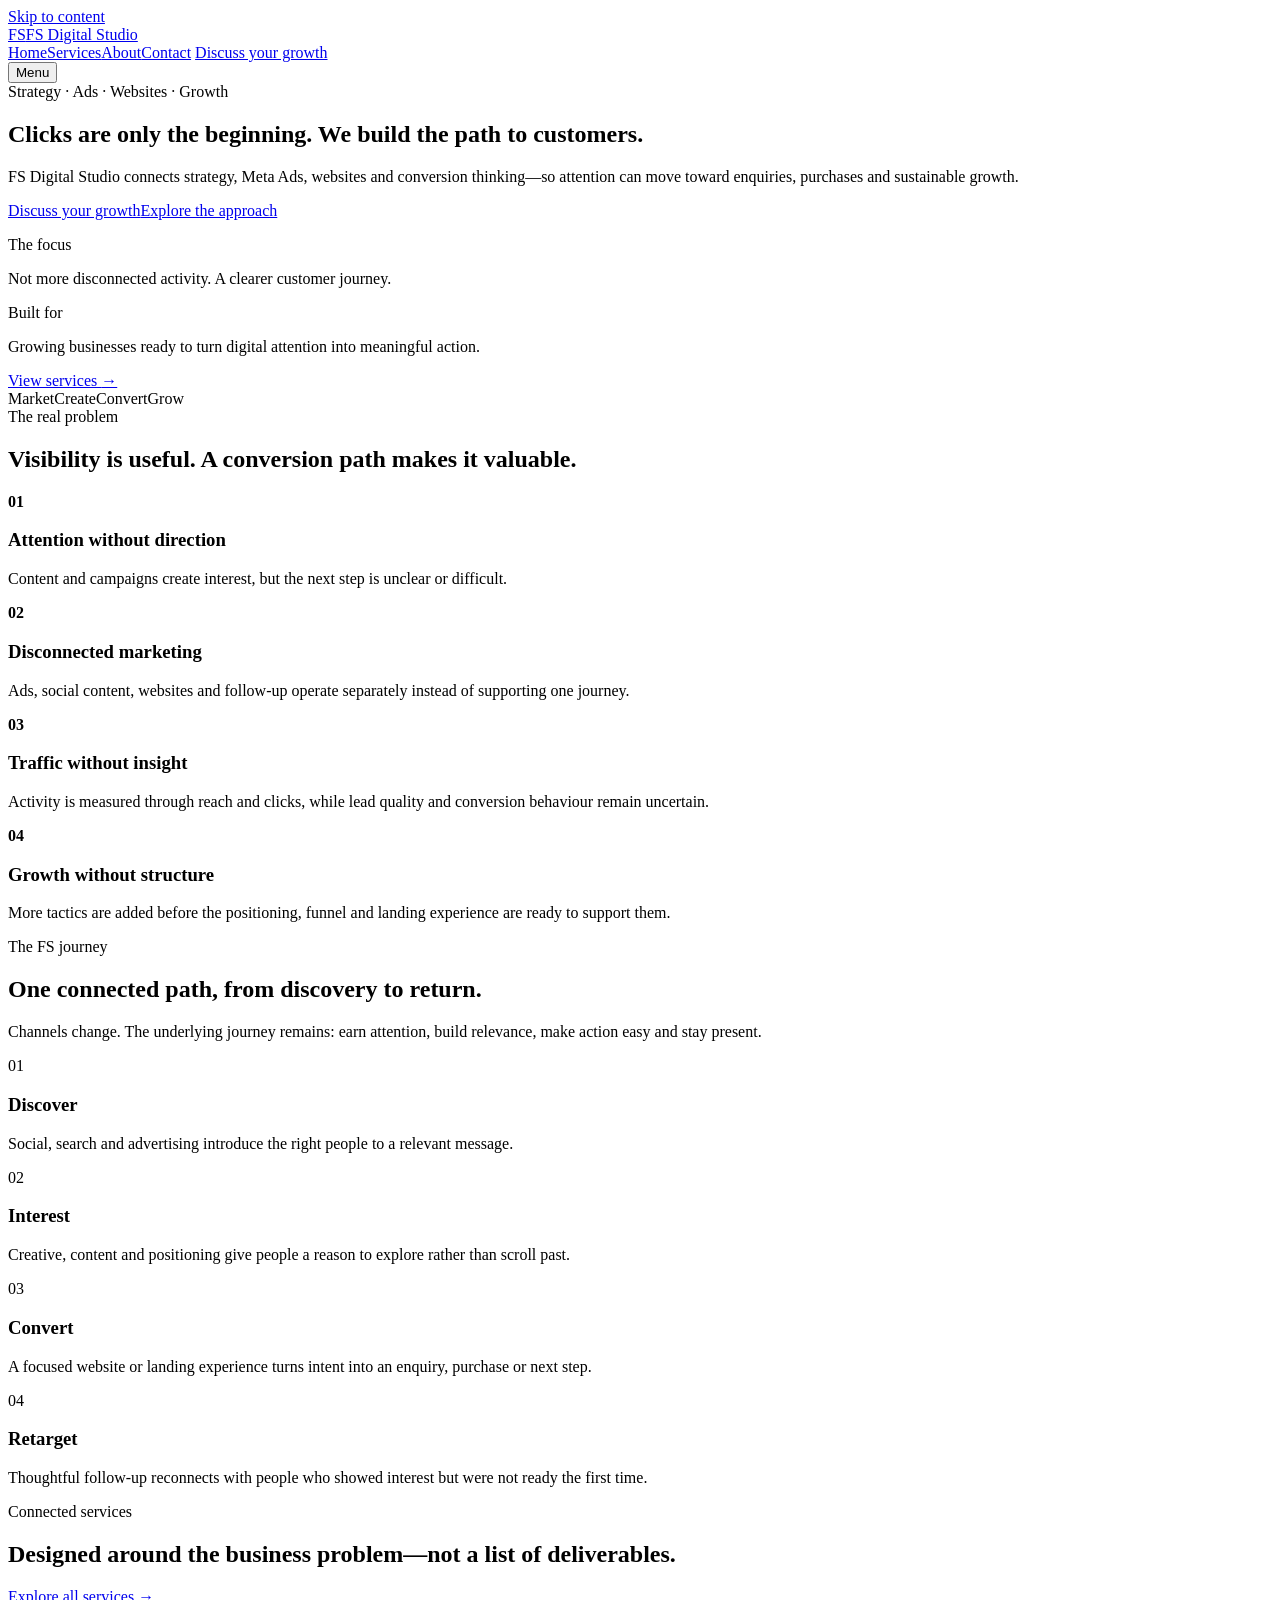
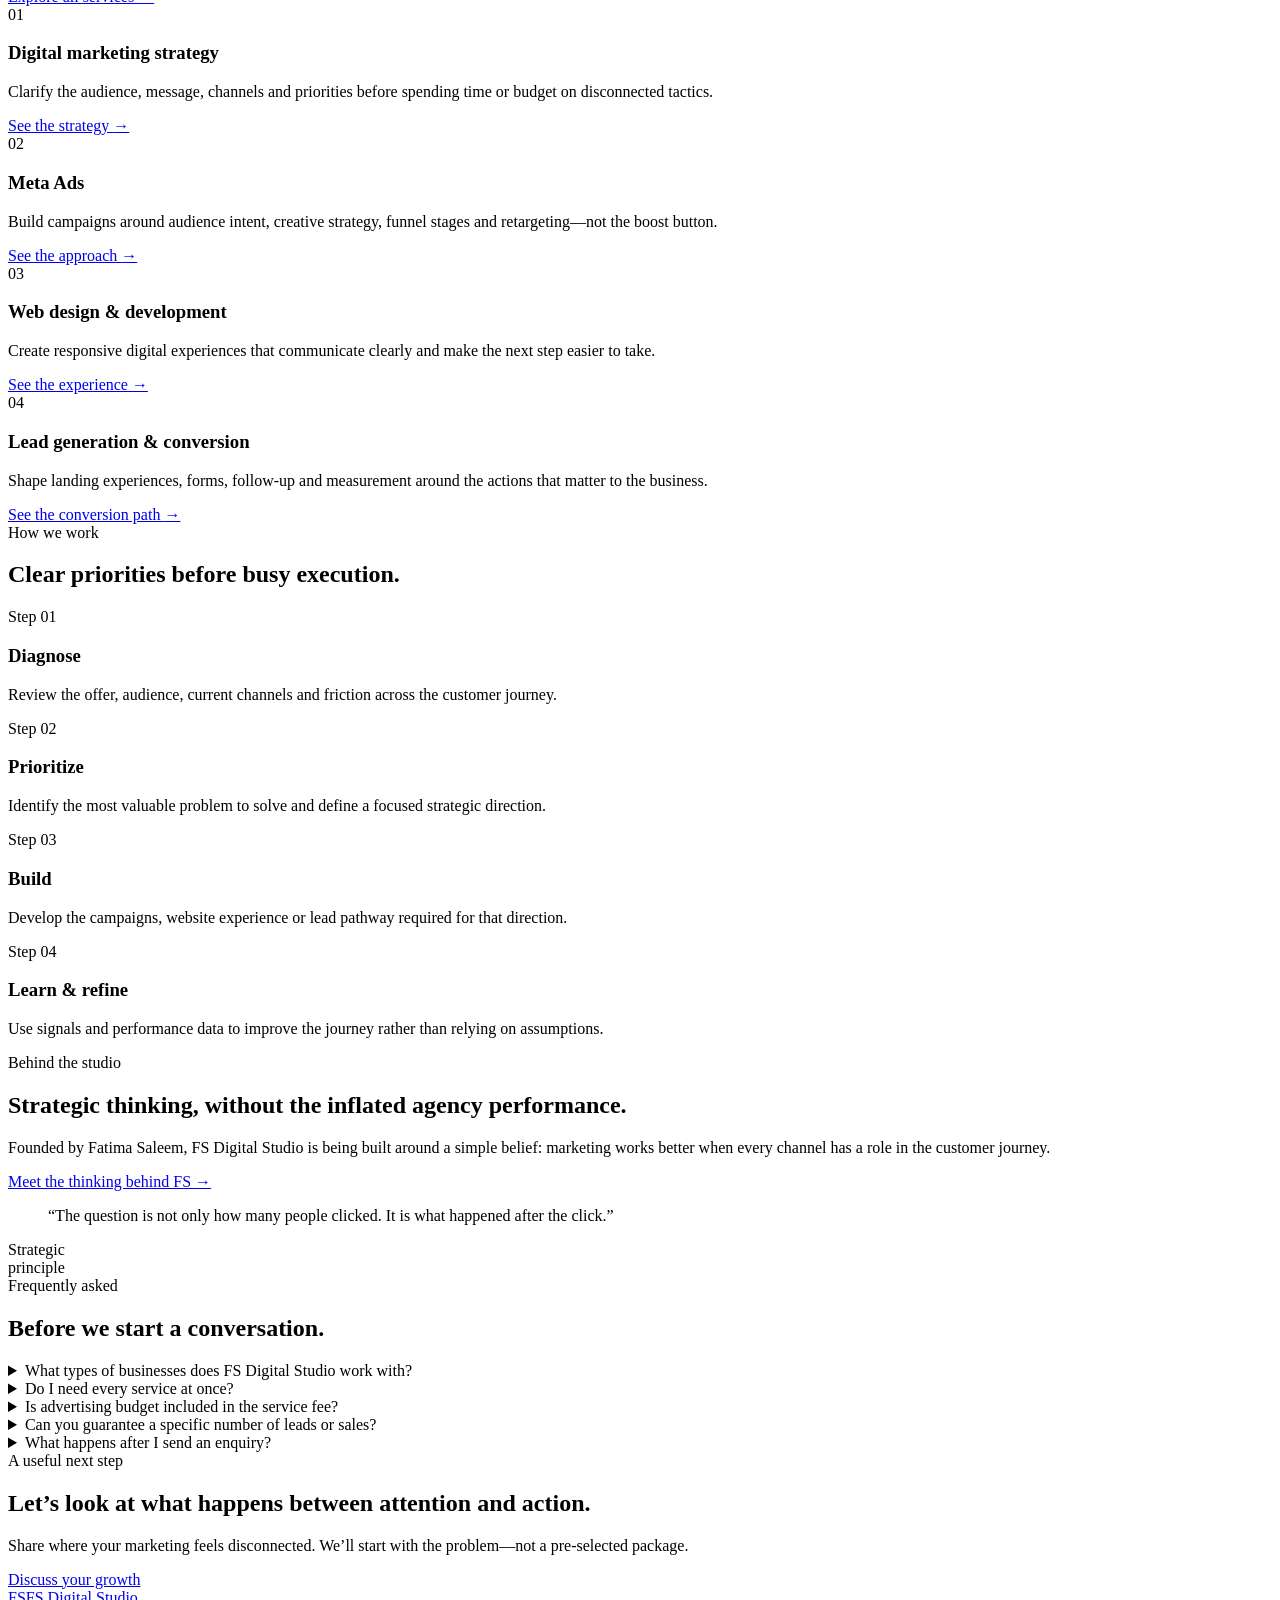
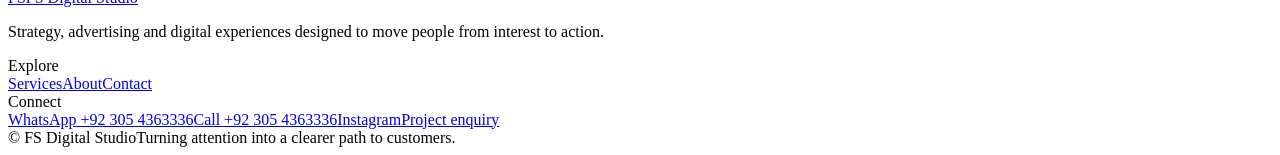
==== index.html @ 15219595 "Add files via upload" ====
<!doctype html>
<html lang="en">
<head>
  <meta charset="utf-8">
  <meta name="viewport" content="width=device-width, initial-scale=1">
  <title>FS Digital Studio — Strategy, Ads, Websites & Conversion</title>
  <meta name="description" content="FS Digital Studio connects digital strategy, Meta Ads, websites, lead generation and conversion thinking to create a clearer path from attention to action.">
  <meta name="theme-color" content="#173f3b">
  <link rel="icon" href="/favicon.svg" type="image/svg+xml">
  <link rel="stylesheet" href="/assets/styles.css">
  <script src="/assets/script.js" defer></script>
</head>
<body>
  <a class="skip-link" href="#main">Skip to content</a>
  <header class="site-header">
    <div class="container nav-shell">
      <a class="brand" href="/" aria-label="FS Digital Studio home"><span class="brand-mark">FS</span><span>FS Digital Studio</span></a>
      <nav class="desktop-nav" aria-label="Primary navigation">
        <a href="/" data-nav-link>Home</a><a href="/services/" data-nav-link>Services</a><a href="/about/" data-nav-link>About</a><a href="/contact/" data-nav-link>Contact</a>
        <a class="button" href="/contact/">Discuss your growth</a>
      </nav>
      <button class="menu-button" type="button" aria-expanded="false" aria-controls="mobile-menu" data-menu-button>Menu</button>
    </div>
    <div class="mobile-menu" id="mobile-menu" data-mobile-menu hidden>
      <nav aria-label="Mobile navigation"><a href="/">Home</a><a href="/services/">Services</a><a href="/about/">About</a><a href="/contact/">Contact</a><a class="button" href="/contact/">Discuss your growth</a></nav>
    </div>
  </header>

  <main id="main">
    <section class="hero">
      <div class="container hero-grid">
        <div class="hero-copy" data-reveal>
          <span class="eyebrow">Strategy · Ads · Websites · Growth</span>
          <h1 class="display">Clicks are only the beginning. We build the path to <span class="serif-italic">customers.</span></h1>
          <p class="lead">FS Digital Studio connects strategy, Meta Ads, websites and conversion thinking—so attention can move toward enquiries, purchases and sustainable growth.</p>
          <div class="actions"><a class="button" href="/contact/">Discuss your growth</a><a class="button button-outline" href="#approach">Explore the approach</a></div>
        </div>
        <aside class="hero-aside" aria-label="Studio focus" data-reveal>
          <p class="micro">The focus</p><p>Not more disconnected activity. A clearer customer journey.</p>
          <p class="micro">Built for</p><p>Growing businesses ready to turn digital attention into meaningful action.</p>
          <a class="text-link" href="/services/">View services <span aria-hidden="true">→</span></a>
        </aside>
      </div>
    </section>

    <div class="principle-strip" aria-label="FS Digital Studio principles"><div class="container principle-row"><span>Market</span><span>Create</span><span>Convert</span><span>Grow</span></div></div>

    <section class="section">
      <div class="container split">
        <div class="sticky-copy" data-reveal><span class="eyebrow">The real problem</span><h2>Visibility is useful. A conversion path makes it valuable.</h2></div>
        <div class="problem-list" data-reveal>
          <article class="problem-item"><strong>01</strong><div><h3>Attention without direction</h3><p>Content and campaigns create interest, but the next step is unclear or difficult.</p></div></article>
          <article class="problem-item"><strong>02</strong><div><h3>Disconnected marketing</h3><p>Ads, social content, websites and follow-up operate separately instead of supporting one journey.</p></div></article>
          <article class="problem-item"><strong>03</strong><div><h3>Traffic without insight</h3><p>Activity is measured through reach and clicks, while lead quality and conversion behaviour remain uncertain.</p></div></article>
          <article class="problem-item"><strong>04</strong><div><h3>Growth without structure</h3><p>More tactics are added before the positioning, funnel and landing experience are ready to support them.</p></div></article>
        </div>
      </div>
    </section>

    <section class="section dark-panel" id="approach">
      <div class="container">
        <div class="section-head" data-reveal><div><span class="eyebrow">The FS journey</span><h2>One connected path, from discovery to return.</h2></div><p class="lead">Channels change. The underlying journey remains: earn attention, build relevance, make action easy and stay present.</p></div>
        <div class="journey" data-reveal>
          <article class="journey-step"><span class="number">01</span><h3>Discover</h3><p>Social, search and advertising introduce the right people to a relevant message.</p></article>
          <article class="journey-step"><span class="number">02</span><h3>Interest</h3><p>Creative, content and positioning give people a reason to explore rather than scroll past.</p></article>
          <article class="journey-step"><span class="number">03</span><h3>Convert</h3><p>A focused website or landing experience turns intent into an enquiry, purchase or next step.</p></article>
          <article class="journey-step"><span class="number">04</span><h3>Retarget</h3><p>Thoughtful follow-up reconnects with people who showed interest but were not ready the first time.</p></article>
        </div>
      </div>
    </section>

    <section class="section">
      <div class="container">
        <div class="section-head" data-reveal><div><span class="eyebrow">Connected services</span><h2>Designed around the business problem—not a list of deliverables.</h2></div><a class="text-link" href="/services/">Explore all services <span aria-hidden="true">→</span></a></div>
        <div class="service-grid" data-reveal>
          <article class="service-card"><span class="index">01</span><h3>Digital marketing strategy</h3><p>Clarify the audience, message, channels and priorities before spending time or budget on disconnected tactics.</p><a class="text-link" href="/services/#strategy">See the strategy <span aria-hidden="true">→</span></a></article>
          <article class="service-card"><span class="index">02</span><h3>Meta Ads</h3><p>Build campaigns around audience intent, creative strategy, funnel stages and retargeting—not the boost button.</p><a class="text-link" href="/services/#meta-ads">See the approach <span aria-hidden="true">→</span></a></article>
          <article class="service-card"><span class="index">03</span><h3>Web design & development</h3><p>Create responsive digital experiences that communicate clearly and make the next step easier to take.</p><a class="text-link" href="/services/#websites">See the experience <span aria-hidden="true">→</span></a></article>
          <article class="service-card"><span class="index">04</span><h3>Lead generation & conversion</h3><p>Shape landing experiences, forms, follow-up and measurement around the actions that matter to the business.</p><a class="text-link" href="/services/#conversion">See the conversion path <span aria-hidden="true">→</span></a></article>
        </div>
      </div>
    </section>

    <section class="section-tight">
      <div class="container">
        <div class="section-head" data-reveal><div><span class="eyebrow">How we work</span><h2>Clear priorities before busy execution.</h2></div></div>
        <div class="work-grid" data-reveal>
          <article class="work-step"><span class="step-label">Step 01</span><h3>Diagnose</h3><p>Review the offer, audience, current channels and friction across the customer journey.</p></article>
          <article class="work-step"><span class="step-label">Step 02</span><h3>Prioritize</h3><p>Identify the most valuable problem to solve and define a focused strategic direction.</p></article>
          <article class="work-step"><span class="step-label">Step 03</span><h3>Build</h3><p>Develop the campaigns, website experience or lead pathway required for that direction.</p></article>
          <article class="work-step"><span class="step-label">Step 04</span><h3>Learn & refine</h3><p>Use signals and performance data to improve the journey rather than relying on assumptions.</p></article>
        </div>
      </div>
    </section>

    <section class="section">
      <div class="container founder-card" data-reveal>
        <div class="founder-visual" role="img" aria-label="FS Digital Studio brand monogram"></div>
        <div class="founder-note"><span class="eyebrow">Behind the studio</span><h2>Strategic thinking, without the inflated agency performance.</h2><p>Founded by Fatima Saleem, FS Digital Studio is being built around a simple belief: marketing works better when every channel has a role in the customer journey.</p><a class="text-link" href="/about/">Meet the thinking behind FS <span aria-hidden="true">→</span></a></div>
      </div>
    </section>

    <section class="section-tight">
      <div class="container insight" data-reveal><blockquote>“The question is not only how many people clicked. It is what happened <span class="serif-italic">after</span> the click.”</blockquote><div class="insight-badge">Strategic<br>principle</div></div>
    </section>

    <section class="section">
      <div class="container">
        <div class="section-head" data-reveal><div><span class="eyebrow">Frequently asked</span><h2>Before we start a conversation.</h2></div></div>
        <div class="faq" data-reveal>
          <details><summary>What types of businesses does FS Digital Studio work with?</summary><p>The studio is designed for small and growing businesses that need a clearer digital acquisition and conversion path. Initial experience and research are particularly relevant to e-commerce, fashion, beauty, skincare, herbal and organic brands, but the approach is not limited to those industries.</p></details>
          <details><summary>Do I need every service at once?</summary><p>No. The first step is identifying the constraint that matters most. A business may need a clearer strategy, a better landing experience or a structured advertising approach before adding anything else.</p></details>
          <details><summary>Is advertising budget included in the service fee?</summary><p>No. Media spend is paid directly to the advertising platform and remains separate from strategy, setup, creative direction and management fees.</p></details>
          <details><summary>Can you guarantee a specific number of leads or sales?</summary><p>No responsible marketing partner can guarantee results without context and testing. FS Digital Studio focuses on building a sound strategy, clearer conversion path and measurable learning process.</p></details>
          <details><summary>What happens after I send an enquiry?</summary><p>Your business context and current challenge are reviewed first. If the project appears aligned, the next step is a focused conversation about priorities, scope and the most sensible way forward.</p></details>
        </div>
      </div>
    </section>

    <section class="section cta-panel">
      <div class="container cta-grid" data-reveal><div><span class="eyebrow">A useful next step</span><h2>Let’s look at what happens between attention and action.</h2></div><div class="cta-copy"><p>Share where your marketing feels disconnected. We’ll start with the problem—not a pre-selected package.</p><a class="button" href="/contact/">Discuss your growth</a></div></div>
    </section>
  </main>

  <footer class="site-footer"><div class="container"><div class="footer-grid"><div class="footer-brand"><a class="brand" href="/"><span class="brand-mark">FS</span><span>FS Digital Studio</span></a><p>Strategy, advertising and digital experiences designed to move people from interest to action.</p></div><div><span class="footer-title">Explore</span><div class="footer-links"><a href="/services/">Services</a><a href="/about/">About</a><a href="/contact/">Contact</a></div></div><div><span class="footer-title">Connect</span><div class="footer-links"><a href="https://wa.me/923054363336" target="_blank" rel="noreferrer">WhatsApp +92 305 4363336</a><a href="tel:+923054363336">Call +92 305 4363336</a><a href="https://www.instagram.com/fsdigitalstudio/" target="_blank" rel="noreferrer">Instagram</a><a href="/contact/">Project enquiry</a></div></div></div><div class="footer-bottom"><span>© <span data-year></span> FS Digital Studio</span><span>Turning attention into a clearer path to customers.</span></div></div></footer>
</body>
</html>
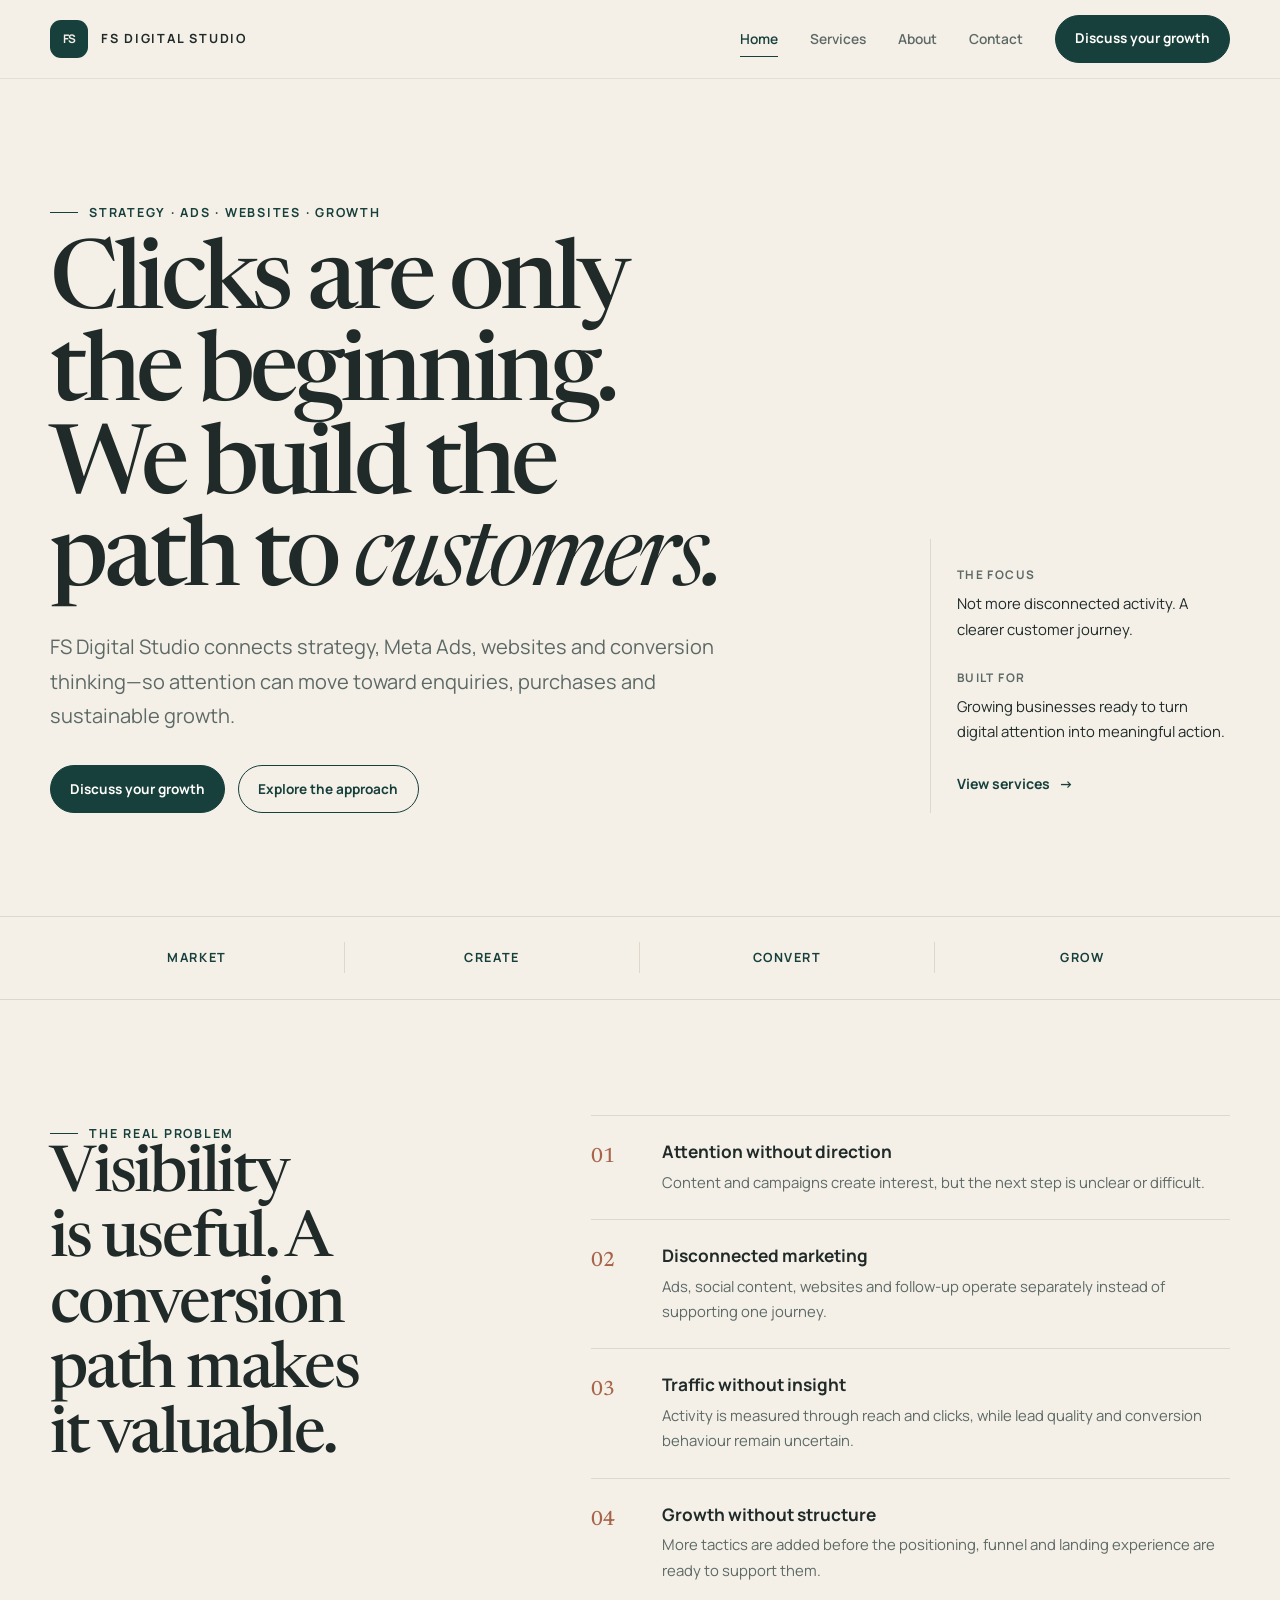
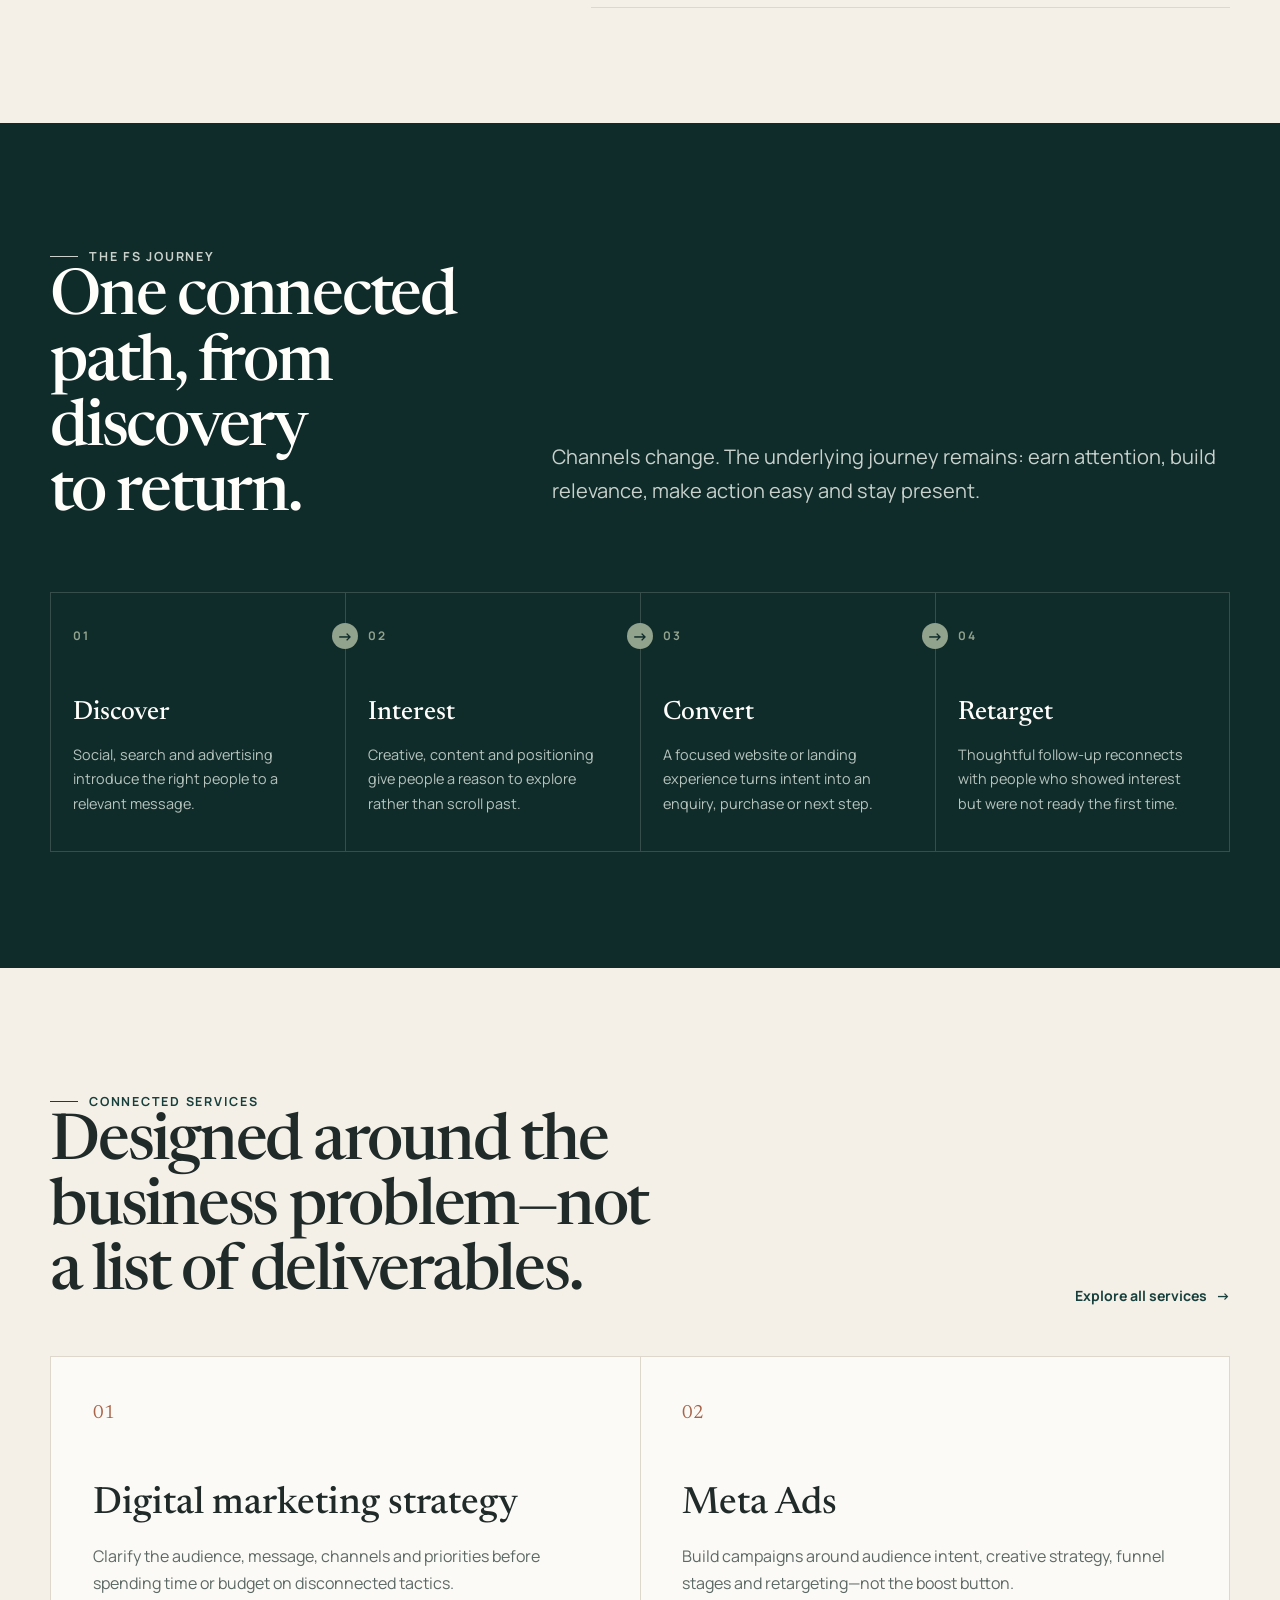
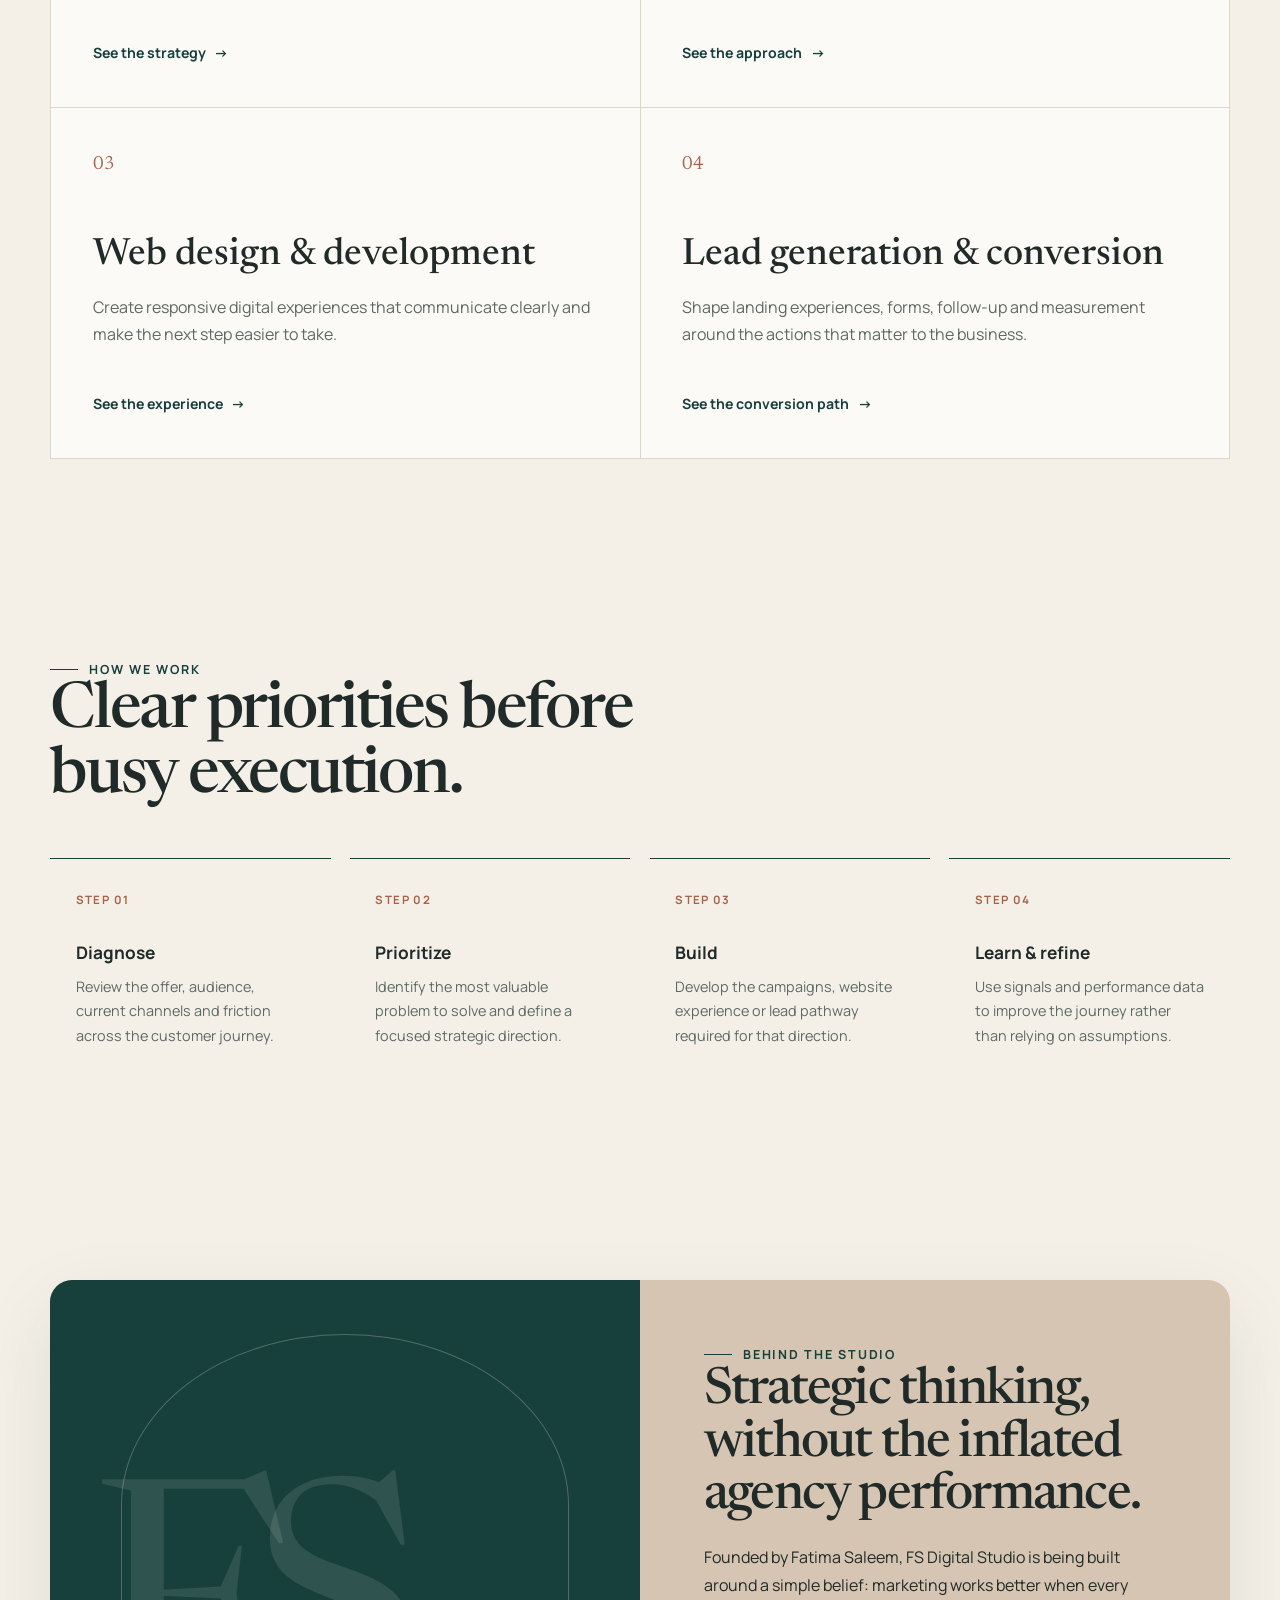
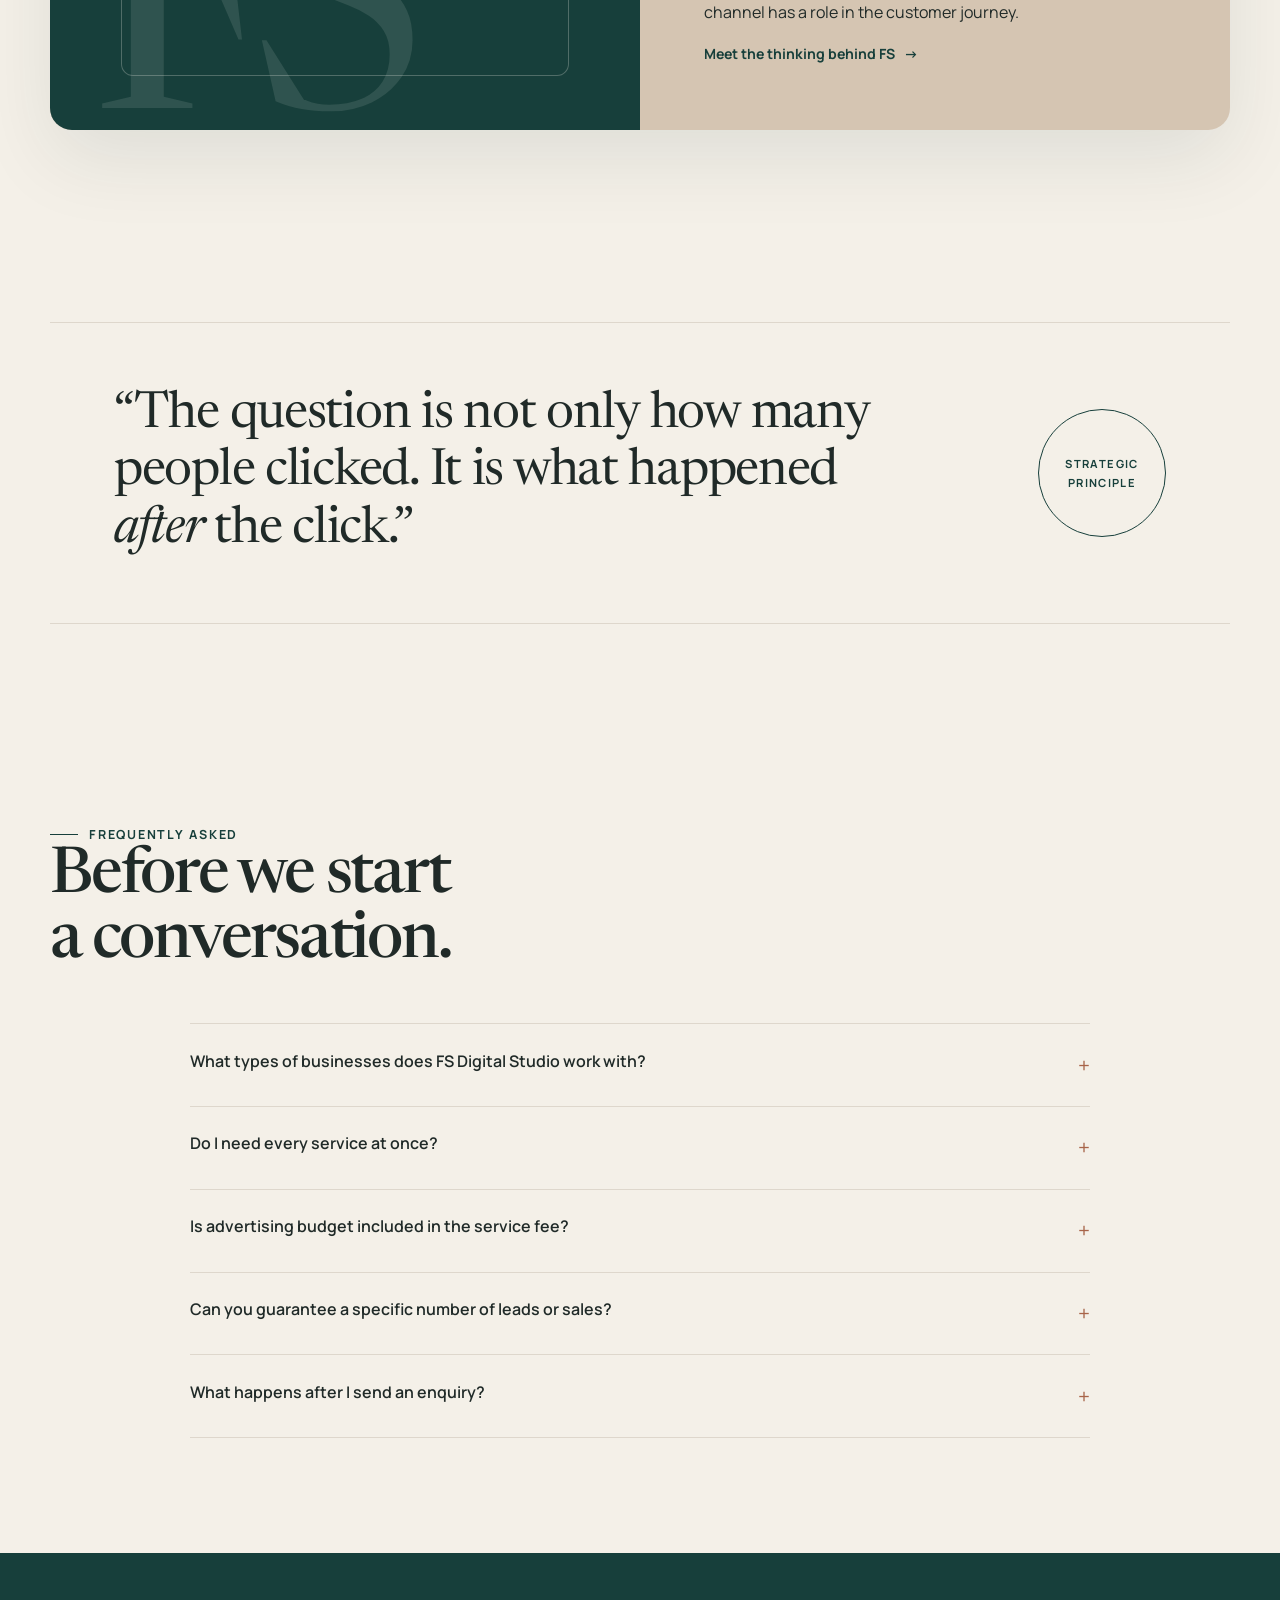
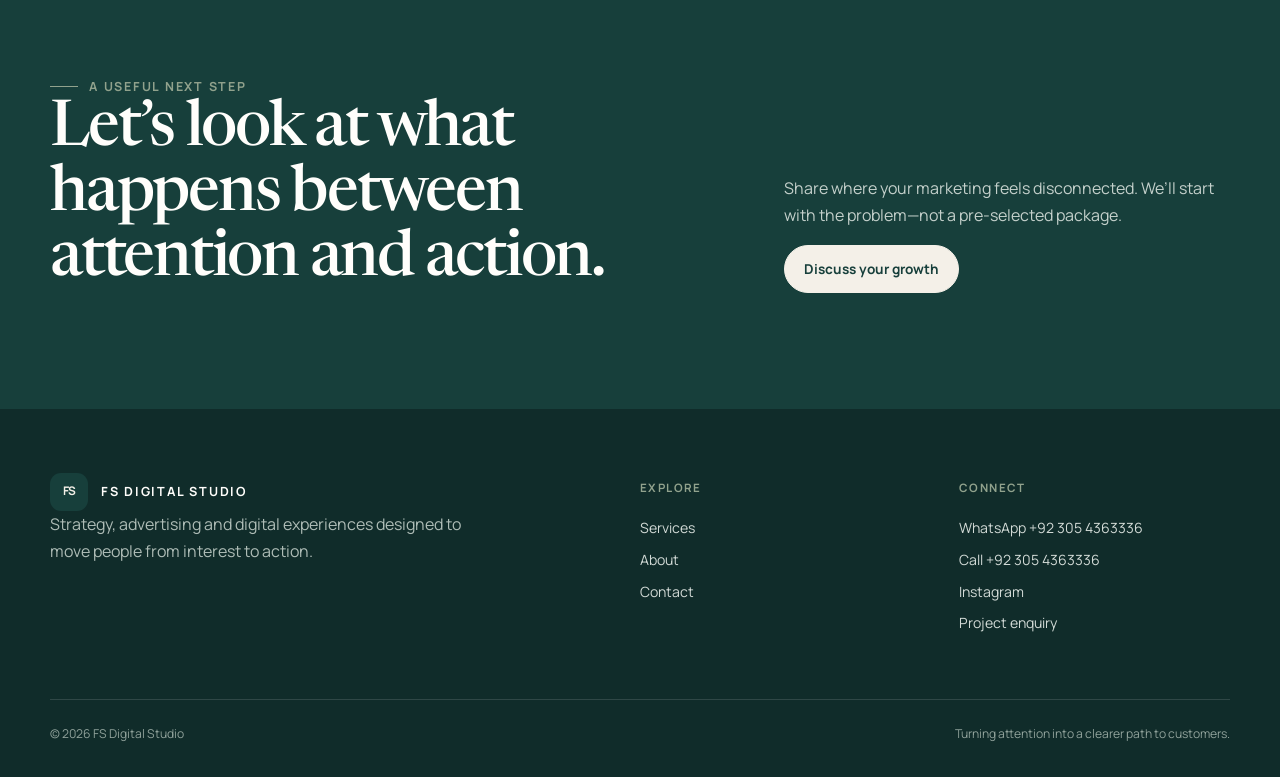
==== commit 0e09457c: "Fix relative paths for GitHub Pages" ====
--- a/index.html
+++ b/index.html
@@ -6,23 +6,23 @@
   <title>FS Digital Studio — Strategy, Ads, Websites & Conversion</title>
   <meta name="description" content="FS Digital Studio connects digital strategy, Meta Ads, websites, lead generation and conversion thinking to create a clearer path from attention to action.">
   <meta name="theme-color" content="#173f3b">
-  <link rel="icon" href="/favicon.svg" type="image/svg+xml">
-  <link rel="stylesheet" href="/assets/styles.css">
-  <script src="/assets/script.js" defer></script>
+  <link rel="icon" href="favicon.svg" type="image/svg+xml">
+  <link rel="stylesheet" href="assets/styles.css">
+  <script src="assets/script.js" defer></script>
 </head>
 <body>
   <a class="skip-link" href="#main">Skip to content</a>
   <header class="site-header">
     <div class="container nav-shell">
-      <a class="brand" href="/" aria-label="FS Digital Studio home"><span class="brand-mark">FS</span><span>FS Digital Studio</span></a>
+      <a class="brand" href="./" aria-label="FS Digital Studio home"><span class="brand-mark">FS</span><span>FS Digital Studio</span></a>
       <nav class="desktop-nav" aria-label="Primary navigation">
-        <a href="/" data-nav-link>Home</a><a href="/services/" data-nav-link>Services</a><a href="/about/" data-nav-link>About</a><a href="/contact/" data-nav-link>Contact</a>
-        <a class="button" href="/contact/">Discuss your growth</a>
+        <a href="./" data-nav-link>Home</a><a href="services/" data-nav-link>Services</a><a href="about/" data-nav-link>About</a><a href="contact/" data-nav-link>Contact</a>
+        <a class="button" href="contact/">Discuss your growth</a>
       </nav>
       <button class="menu-button" type="button" aria-expanded="false" aria-controls="mobile-menu" data-menu-button>Menu</button>
     </div>
     <div class="mobile-menu" id="mobile-menu" data-mobile-menu hidden>
-      <nav aria-label="Mobile navigation"><a href="/">Home</a><a href="/services/">Services</a><a href="/about/">About</a><a href="/contact/">Contact</a><a class="button" href="/contact/">Discuss your growth</a></nav>
+      <nav aria-label="Mobile navigation"><a href="./">Home</a><a href="services/">Services</a><a href="about/">About</a><a href="contact/">Contact</a><a class="button" href="contact/">Discuss your growth</a></nav>
     </div>
   </header>
 
@@ -33,12 +33,12 @@
           <span class="eyebrow">Strategy · Ads · Websites · Growth</span>
           <h1 class="display">Clicks are only the beginning. We build the path to <span class="serif-italic">customers.</span></h1>
           <p class="lead">FS Digital Studio connects strategy, Meta Ads, websites and conversion thinking—so attention can move toward enquiries, purchases and sustainable growth.</p>
-          <div class="actions"><a class="button" href="/contact/">Discuss your growth</a><a class="button button-outline" href="#approach">Explore the approach</a></div>
+          <div class="actions"><a class="button" href="contact/">Discuss your growth</a><a class="button button-outline" href="#approach">Explore the approach</a></div>
         </div>
         <aside class="hero-aside" aria-label="Studio focus" data-reveal>
           <p class="micro">The focus</p><p>Not more disconnected activity. A clearer customer journey.</p>
           <p class="micro">Built for</p><p>Growing businesses ready to turn digital attention into meaningful action.</p>
-          <a class="text-link" href="/services/">View services <span aria-hidden="true">→</span></a>
+          <a class="text-link" href="services/">View services <span aria-hidden="true">→</span></a>
         </aside>
       </div>
     </section>
@@ -71,12 +71,12 @@
 
     <section class="section">
       <div class="container">
-        <div class="section-head" data-reveal><div><span class="eyebrow">Connected services</span><h2>Designed around the business problem—not a list of deliverables.</h2></div><a class="text-link" href="/services/">Explore all services <span aria-hidden="true">→</span></a></div>
+        <div class="section-head" data-reveal><div><span class="eyebrow">Connected services</span><h2>Designed around the business problem—not a list of deliverables.</h2></div><a class="text-link" href="services/">Explore all services <span aria-hidden="true">→</span></a></div>
         <div class="service-grid" data-reveal>
-          <article class="service-card"><span class="index">01</span><h3>Digital marketing strategy</h3><p>Clarify the audience, message, channels and priorities before spending time or budget on disconnected tactics.</p><a class="text-link" href="/services/#strategy">See the strategy <span aria-hidden="true">→</span></a></article>
-          <article class="service-card"><span class="index">02</span><h3>Meta Ads</h3><p>Build campaigns around audience intent, creative strategy, funnel stages and retargeting—not the boost button.</p><a class="text-link" href="/services/#meta-ads">See the approach <span aria-hidden="true">→</span></a></article>
-          <article class="service-card"><span class="index">03</span><h3>Web design & development</h3><p>Create responsive digital experiences that communicate clearly and make the next step easier to take.</p><a class="text-link" href="/services/#websites">See the experience <span aria-hidden="true">→</span></a></article>
-          <article class="service-card"><span class="index">04</span><h3>Lead generation & conversion</h3><p>Shape landing experiences, forms, follow-up and measurement around the actions that matter to the business.</p><a class="text-link" href="/services/#conversion">See the conversion path <span aria-hidden="true">→</span></a></article>
+          <article class="service-card"><span class="index">01</span><h3>Digital marketing strategy</h3><p>Clarify the audience, message, channels and priorities before spending time or budget on disconnected tactics.</p><a class="text-link" href="services/#strategy">See the strategy <span aria-hidden="true">→</span></a></article>
+          <article class="service-card"><span class="index">02</span><h3>Meta Ads</h3><p>Build campaigns around audience intent, creative strategy, funnel stages and retargeting—not the boost button.</p><a class="text-link" href="services/#meta-ads">See the approach <span aria-hidden="true">→</span></a></article>
+          <article class="service-card"><span class="index">03</span><h3>Web design & development</h3><p>Create responsive digital experiences that communicate clearly and make the next step easier to take.</p><a class="text-link" href="services/#websites">See the experience <span aria-hidden="true">→</span></a></article>
+          <article class="service-card"><span class="index">04</span><h3>Lead generation & conversion</h3><p>Shape landing experiences, forms, follow-up and measurement around the actions that matter to the business.</p><a class="text-link" href="services/#conversion">See the conversion path <span aria-hidden="true">→</span></a></article>
         </div>
       </div>
     </section>
@@ -96,7 +96,7 @@
     <section class="section">
       <div class="container founder-card" data-reveal>
         <div class="founder-visual" role="img" aria-label="FS Digital Studio brand monogram"></div>
-        <div class="founder-note"><span class="eyebrow">Behind the studio</span><h2>Strategic thinking, without the inflated agency performance.</h2><p>Founded by Fatima Saleem, FS Digital Studio is being built around a simple belief: marketing works better when every channel has a role in the customer journey.</p><a class="text-link" href="/about/">Meet the thinking behind FS <span aria-hidden="true">→</span></a></div>
+        <div class="founder-note"><span class="eyebrow">Behind the studio</span><h2>Strategic thinking, without the inflated agency performance.</h2><p>Founded by Fatima Saleem, FS Digital Studio is being built around a simple belief: marketing works better when every channel has a role in the customer journey.</p><a class="text-link" href="about/">Meet the thinking behind FS <span aria-hidden="true">→</span></a></div>
       </div>
     </section>
 
@@ -118,10 +118,10 @@
     </section>
 
     <section class="section cta-panel">
-      <div class="container cta-grid" data-reveal><div><span class="eyebrow">A useful next step</span><h2>Let’s look at what happens between attention and action.</h2></div><div class="cta-copy"><p>Share where your marketing feels disconnected. We’ll start with the problem—not a pre-selected package.</p><a class="button" href="/contact/">Discuss your growth</a></div></div>
+      <div class="container cta-grid" data-reveal><div><span class="eyebrow">A useful next step</span><h2>Let’s look at what happens between attention and action.</h2></div><div class="cta-copy"><p>Share where your marketing feels disconnected. We’ll start with the problem—not a pre-selected package.</p><a class="button" href="contact/">Discuss your growth</a></div></div>
     </section>
   </main>
 
-  <footer class="site-footer"><div class="container"><div class="footer-grid"><div class="footer-brand"><a class="brand" href="/"><span class="brand-mark">FS</span><span>FS Digital Studio</span></a><p>Strategy, advertising and digital experiences designed to move people from interest to action.</p></div><div><span class="footer-title">Explore</span><div class="footer-links"><a href="/services/">Services</a><a href="/about/">About</a><a href="/contact/">Contact</a></div></div><div><span class="footer-title">Connect</span><div class="footer-links"><a href="https://wa.me/923054363336" target="_blank" rel="noreferrer">WhatsApp +92 305 4363336</a><a href="tel:+923054363336">Call +92 305 4363336</a><a href="https://www.instagram.com/fsdigitalstudio/" target="_blank" rel="noreferrer">Instagram</a><a href="/contact/">Project enquiry</a></div></div></div><div class="footer-bottom"><span>© <span data-year></span> FS Digital Studio</span><span>Turning attention into a clearer path to customers.</span></div></div></footer>
+  <footer class="site-footer"><div class="container"><div class="footer-grid"><div class="footer-brand"><a class="brand" href="./"><span class="brand-mark">FS</span><span>FS Digital Studio</span></a><p>Strategy, advertising and digital experiences designed to move people from interest to action.</p></div><div><span class="footer-title">Explore</span><div class="footer-links"><a href="services/">Services</a><a href="about/">About</a><a href="contact/">Contact</a></div></div><div><span class="footer-title">Connect</span><div class="footer-links"><a href="https://wa.me/923054363336" target="_blank" rel="noreferrer">WhatsApp +92 305 4363336</a><a href="tel:+923054363336">Call +92 305 4363336</a><a href="https://www.instagram.com/fsdigitalstudio/" target="_blank" rel="noreferrer">Instagram</a><a href="contact/">Project enquiry</a></div></div></div><div class="footer-bottom"><span>© <span data-year></span> FS Digital Studio</span><span>Turning attention into a clearer path to customers.</span></div></div></footer>
 </body>
 </html>
--- a/assets/styles.css
+++ b/assets/styles.css
@@ -0,0 +1,336 @@
+@import url('https://fonts.googleapis.com/css2?family=Manrope:wght@400;500;600;700&family=Newsreader:opsz,wght@6..72,400;6..72,500;6..72,600&display=swap');
+
+:root {
+  --cream: #f4f0e8;
+  --ivory: #fcfaf6;
+  --teal: #173f3b;
+  --forest: #102c2a;
+  --sage: #91a28d;
+  --sand: #d5c5b2;
+  --clay: #a86449;
+  --ink: #202a28;
+  --muted: #5d6965;
+  --line: #ded7cc;
+  --white: #fffefb;
+  --serif: 'Newsreader', Georgia, serif;
+  --sans: 'Manrope', Arial, sans-serif;
+  --container: min(1180px, calc(100vw - 48px));
+  --section: clamp(5rem, 9vw, 9rem);
+  --radius-sm: 12px;
+  --radius-md: 22px;
+  --shadow: 0 28px 80px rgba(16, 44, 42, 0.09);
+}
+
+* { box-sizing: border-box; }
+html { scroll-behavior: smooth; }
+body {
+  margin: 0;
+  background: var(--cream);
+  color: var(--ink);
+  font-family: var(--sans);
+  font-size: 1rem;
+  line-height: 1.7;
+  text-rendering: optimizeLegibility;
+}
+body.menu-open { overflow: hidden; }
+img, svg { max-width: 100%; }
+a { color: inherit; }
+button, input, select, textarea { font: inherit; }
+button { cursor: pointer; }
+
+.skip-link {
+  position: fixed;
+  left: 1rem;
+  top: 1rem;
+  z-index: 100;
+  transform: translateY(-180%);
+  background: var(--forest);
+  color: var(--white);
+  padding: .7rem 1rem;
+  border-radius: 8px;
+}
+.skip-link:focus { transform: translateY(0); }
+
+.container { width: var(--container); margin-inline: auto; }
+.section { padding-block: var(--section); }
+.section-tight { padding-block: clamp(3.5rem, 6vw, 6rem); }
+.eyebrow {
+  display: inline-flex;
+  align-items: center;
+  gap: .7rem;
+  color: var(--teal);
+  font-size: .78rem;
+  font-weight: 700;
+  letter-spacing: .14em;
+  text-transform: uppercase;
+}
+.eyebrow::before { content: ''; width: 28px; height: 1px; background: currentColor; }
+.display {
+  margin: 1rem 0 1.4rem;
+  font-family: var(--serif);
+  font-size: clamp(3.3rem, 7.5vw, 7.2rem);
+  font-weight: 500;
+  line-height: .96;
+  letter-spacing: -.045em;
+  text-wrap: balance;
+}
+h1, h2, h3, p { margin-top: 0; }
+h2 {
+  margin-bottom: 1.4rem;
+  font-family: var(--serif);
+  font-size: clamp(2.35rem, 5vw, 4.65rem);
+  font-weight: 500;
+  line-height: 1.02;
+  letter-spacing: -.035em;
+  text-wrap: balance;
+}
+h3 { font-size: 1.08rem; line-height: 1.35; }
+.lead { max-width: 680px; color: var(--muted); font-size: clamp(1.05rem, 1.7vw, 1.25rem); line-height: 1.72; }
+.fine { color: var(--muted); font-size: .86rem; }
+.serif-italic { font-family: var(--serif); font-style: italic; font-weight: 400; }
+
+.site-header {
+  position: sticky;
+  top: 0;
+  z-index: 40;
+  background: color-mix(in srgb, var(--cream) 88%, transparent);
+  border-bottom: 1px solid rgba(222, 215, 204, .75);
+  backdrop-filter: blur(18px);
+}
+.nav-shell { min-height: 78px; display: flex; align-items: center; justify-content: space-between; gap: 2rem; }
+.brand { display: inline-flex; align-items: center; gap: .8rem; text-decoration: none; font-size: .79rem; font-weight: 700; letter-spacing: .14em; text-transform: uppercase; }
+.brand-mark { display: grid; place-items: center; width: 38px; height: 38px; border-radius: 11px; background: var(--teal); color: var(--cream); letter-spacing: -.08em; font-size: .74rem; }
+.desktop-nav { display: flex; align-items: center; gap: 2rem; }
+.desktop-nav a:not(.button) { position: relative; color: var(--muted); font-size: .86rem; font-weight: 600; text-decoration: none; }
+.desktop-nav a:not(.button)::after { content: ''; position: absolute; left: 0; right: 100%; bottom: -.4rem; height: 1px; background: var(--teal); transition: right .25s ease; }
+.desktop-nav a:hover::after, .desktop-nav a[aria-current='page']::after { right: 0; }
+.desktop-nav a[aria-current='page'] { color: var(--teal); }
+.menu-button { display: none; width: 44px; height: 44px; border: 1px solid var(--line); border-radius: 50%; background: transparent; color: var(--ink); }
+.mobile-menu { position: fixed; inset: 79px 0 0; z-index: 35; max-height: calc(100dvh - 79px); overflow-y: auto; overscroll-behavior: contain; background: var(--cream); padding: 2rem 24px 3rem; }
+.mobile-menu[hidden] { display: none; }
+body.menu-open { overflow: hidden; }
+.mobile-menu nav { display: grid; gap: .5rem; }
+.mobile-menu a { padding: .8rem 0; border-bottom: 1px solid var(--line); font-family: var(--serif); font-size: 2rem; text-decoration: none; }
+.mobile-menu .button { margin-top: 1.5rem; font-family: var(--sans); font-size: .9rem; }
+
+.button {
+  min-height: 48px;
+  display: inline-flex;
+  align-items: center;
+  justify-content: center;
+  gap: .7rem;
+  padding: .78rem 1.2rem;
+  border: 1px solid var(--teal);
+  border-radius: 999px;
+  background: var(--teal);
+  color: var(--white);
+  font-size: .85rem;
+  font-weight: 700;
+  line-height: 1;
+  text-decoration: none;
+  transition: transform .2s ease, background .2s ease, color .2s ease;
+}
+.button:hover { transform: translateY(-2px); background: var(--forest); }
+.button-outline { background: transparent; color: var(--teal); }
+.button-outline:hover { background: var(--teal); color: var(--white); }
+.text-link { display: inline-flex; align-items: center; gap: .55rem; color: var(--teal); font-size: .88rem; font-weight: 700; text-decoration: none; }
+.text-link span { transition: transform .2s ease; }
+.text-link:hover span { transform: translateX(4px); }
+.actions { display: flex; flex-wrap: wrap; gap: .8rem; margin-top: 2rem; }
+
+.hero { padding: clamp(5rem, 9vw, 8.6rem) 0 clamp(4.5rem, 8vw, 8rem); overflow: hidden; }
+.hero-grid { display: grid; grid-template-columns: minmax(0, 1.45fr) minmax(280px, .55fr); align-items: end; gap: clamp(2.5rem, 7vw, 7rem); }
+.hero-copy { max-width: 900px; }
+.hero-aside { padding: 1.6rem 0 1rem 1.6rem; border-left: 1px solid var(--line); }
+.hero-aside .micro { margin-bottom: .4rem; color: var(--muted); font-size: .74rem; font-weight: 700; letter-spacing: .12em; text-transform: uppercase; }
+.hero-aside p { margin-bottom: 1.6rem; font-size: .93rem; }
+.principle-strip { border-block: 1px solid var(--line); }
+.principle-row { min-height: 82px; display: grid; grid-template-columns: repeat(4, 1fr); align-items: center; }
+.principle-row span { display: flex; align-items: center; justify-content: center; height: 38%; border-right: 1px solid var(--line); color: var(--teal); font-size: .79rem; font-weight: 700; letter-spacing: .12em; text-transform: uppercase; }
+.principle-row span:last-child { border-right: 0; }
+
+.split { display: grid; grid-template-columns: .8fr 1.2fr; gap: clamp(3rem, 9vw, 9rem); align-items: start; }
+.split-reverse { grid-template-columns: 1.25fr .75fr; }
+.sticky-copy { position: sticky; top: 130px; }
+.problem-list { border-top: 1px solid var(--line); }
+.problem-item { display: grid; grid-template-columns: 48px 1fr; gap: 1.4rem; padding: 1.5rem 0; border-bottom: 1px solid var(--line); }
+.problem-item strong { color: var(--clay); font-family: var(--serif); font-size: 1.3rem; font-weight: 500; }
+.problem-item h3 { margin-bottom: .4rem; }
+.problem-item p { margin: 0; color: var(--muted); font-size: .93rem; }
+
+.dark-panel { background: var(--forest); color: var(--white); }
+.dark-panel .eyebrow, .dark-panel .lead, .dark-panel .fine { color: #c8d1cc; }
+.journey { margin-top: 4rem; display: grid; grid-template-columns: repeat(4, 1fr); }
+.journey-step { position: relative; min-height: 260px; padding: 1.7rem 1.4rem; border: 1px solid rgba(255,255,255,.16); border-right: 0; }
+.journey-step:last-child { border-right: 1px solid rgba(255,255,255,.16); }
+.journey-step::after { content: '→'; position: absolute; right: -13px; top: 30px; z-index: 2; display: grid; place-items: center; width: 26px; height: 26px; border-radius: 50%; background: var(--sage); color: var(--forest); font-weight: 700; }
+.journey-step:last-child::after { display: none; }
+.journey-step .number { color: var(--sage); font-size: .74rem; font-weight: 700; letter-spacing: .12em; }
+.journey-step h3 { margin: 3rem 0 .7rem; font-family: var(--serif); font-size: 1.65rem; font-weight: 500; }
+.journey-step p { margin: 0; color: #b7c4be; font-size: .9rem; }
+
+.section-head { display: flex; justify-content: space-between; align-items: end; gap: 2rem; margin-bottom: 3rem; }
+.section-head h2 { max-width: 760px; margin-bottom: 0; }
+.service-grid { display: grid; grid-template-columns: repeat(2, 1fr); gap: 1px; background: var(--line); border: 1px solid var(--line); }
+.service-card { min-height: 350px; display: flex; flex-direction: column; padding: clamp(1.5rem, 4vw, 2.6rem); background: var(--ivory); }
+.service-card .index { color: var(--clay); font-family: var(--serif); font-size: 1.2rem; }
+.service-card h3 { margin: 3rem 0 .8rem; font-family: var(--serif); font-size: clamp(1.65rem, 3vw, 2.35rem); font-weight: 500; }
+.service-card p { max-width: 520px; color: var(--muted); }
+.service-card .text-link { margin-top: auto; }
+
+.work-grid { display: grid; grid-template-columns: repeat(4, 1fr); gap: 1.2rem; }
+.work-step { padding: 1.6rem; border-top: 1px solid var(--teal); }
+.work-step .step-label { color: var(--clay); font-size: .72rem; font-weight: 700; letter-spacing: .12em; text-transform: uppercase; }
+.work-step h3 { margin: 1.8rem 0 .65rem; }
+.work-step p { color: var(--muted); font-size: .9rem; }
+
+.founder-card { position: relative; overflow: hidden; min-height: 440px; display: grid; grid-template-columns: 1fr 1fr; background: var(--sand); border-radius: var(--radius-md); box-shadow: var(--shadow); }
+.founder-visual { position: relative; min-height: 360px; background: var(--teal); overflow: hidden; }
+.founder-visual::before { content: 'FS'; position: absolute; left: 7%; bottom: -14%; color: rgba(244,240,232,.11); font-family: var(--serif); font-size: clamp(12rem, 25vw, 24rem); line-height: 1; letter-spacing: -.12em; }
+.founder-visual::after { content: ''; position: absolute; inset: 12%; border: 1px solid rgba(244,240,232,.26); border-radius: 50% 50% 12px 12px; }
+.founder-note { display: flex; flex-direction: column; justify-content: center; padding: clamp(2rem, 5vw, 4.5rem); }
+.founder-note h2 { font-size: clamp(2.3rem, 4vw, 4rem); }
+
+.insight { display: grid; grid-template-columns: 1fr auto; gap: 2rem; align-items: center; padding: clamp(2rem, 5vw, 4rem); border-block: 1px solid var(--line); }
+.insight blockquote { max-width: 820px; margin: 0; font-family: var(--serif); font-size: clamp(1.8rem, 4vw, 3.5rem); line-height: 1.12; letter-spacing: -.025em; }
+.insight-badge { width: 128px; height: 128px; display: grid; place-items: center; border: 1px solid var(--teal); border-radius: 50%; color: var(--teal); font-size: .7rem; font-weight: 700; letter-spacing: .12em; text-align: center; text-transform: uppercase; }
+
+.faq { max-width: 900px; margin: 0 auto; border-top: 1px solid var(--line); }
+.faq details { border-bottom: 1px solid var(--line); }
+.faq summary { display: flex; justify-content: space-between; gap: 2rem; padding: 1.45rem 0; font-weight: 600; cursor: pointer; list-style: none; }
+.faq summary::-webkit-details-marker { display: none; }
+.faq summary::after { content: '+'; color: var(--clay); font-size: 1.3rem; font-weight: 400; }
+.faq details[open] summary::after { content: '−'; }
+.faq details p { max-width: 720px; padding: 0 0 1.5rem; color: var(--muted); }
+
+.cta-panel { background: var(--teal); color: var(--white); }
+.cta-grid { display: grid; grid-template-columns: 1.2fr .8fr; gap: 4rem; align-items: end; }
+.cta-panel .eyebrow { color: var(--sage); }
+.cta-panel h2 { margin-bottom: 0; }
+.cta-copy p { color: #c4d0cb; }
+.cta-panel .button { background: var(--cream); border-color: var(--cream); color: var(--teal); }
+.cta-panel .button:hover { background: var(--white); }
+
+.site-footer { padding: 4rem 0 2rem; background: var(--forest); color: var(--white); }
+.footer-grid { display: grid; grid-template-columns: 1.2fr repeat(2, .6fr); gap: 3rem; }
+.footer-brand p { max-width: 430px; color: #aebcb6; }
+.footer-title { color: var(--sage); font-size: .72rem; font-weight: 700; letter-spacing: .12em; text-transform: uppercase; }
+.footer-links { display: grid; gap: .5rem; margin-top: 1rem; }
+.footer-links a { color: #d2dad6; font-size: .88rem; text-decoration: none; }
+.footer-links a:hover { color: var(--white); }
+.footer-bottom { display: flex; justify-content: space-between; gap: 2rem; margin-top: 4rem; padding-top: 1.5rem; border-top: 1px solid rgba(255,255,255,.13); color: #8fa19a; font-size: .76rem; }
+
+.page-hero { padding: clamp(5rem, 8vw, 8rem) 0 clamp(4rem, 7vw, 7rem); }
+.page-hero .display { max-width: 1000px; font-size: clamp(3.2rem, 7vw, 6.5rem); }
+.page-hero-grid { display: grid; grid-template-columns: 1.25fr .75fr; gap: 5rem; align-items: end; }
+.page-index { display: flex; flex-wrap: wrap; gap: .6rem; justify-content: flex-end; }
+.page-index a { padding: .45rem .75rem; border: 1px solid var(--line); border-radius: 999px; color: var(--muted); font-size: .78rem; text-decoration: none; }
+.page-index a:hover { border-color: var(--teal); color: var(--teal); }
+
+.service-detail { display: grid; grid-template-columns: .7fr 1.3fr; gap: clamp(3rem, 8vw, 8rem); padding-block: clamp(4rem, 8vw, 8rem); border-top: 1px solid var(--line); }
+.service-detail h2 { font-size: clamp(2.2rem, 4.5vw, 4.2rem); }
+.service-meta { display: grid; gap: 1.5rem; }
+.service-meta span { color: var(--clay); font-family: var(--serif); font-size: 1.25rem; }
+.service-flow { display: grid; grid-template-columns: repeat(2, 1fr); gap: 1px; margin-top: 2.2rem; background: var(--line); border: 1px solid var(--line); }
+.flow-cell { padding: 1.5rem; background: var(--ivory); }
+.flow-cell strong { display: block; margin-bottom: .5rem; color: var(--teal); font-size: .72rem; letter-spacing: .12em; text-transform: uppercase; }
+.flow-cell p { margin: 0; color: var(--muted); font-size: .9rem; }
+
+.values-grid { display: grid; grid-template-columns: repeat(3, 1fr); gap: 1px; background: var(--line); border: 1px solid var(--line); }
+.value-card { min-height: 270px; padding: 2rem; background: var(--ivory); }
+.value-card .index { color: var(--clay); font-family: var(--serif); font-size: 1.2rem; }
+.value-card h3 { margin-top: 3rem; }
+.value-card p { color: var(--muted); font-size: .9rem; }
+.manifesto { max-width: 930px; margin-inline: auto; text-align: center; }
+.manifesto p { font-family: var(--serif); font-size: clamp(2rem, 4.5vw, 4.1rem); line-height: 1.1; letter-spacing: -.03em; }
+
+.contact-layout { display: grid; grid-template-columns: .65fr 1.35fr; gap: clamp(3rem, 8vw, 8rem); align-items: start; }
+.contact-aside { position: sticky; top: 125px; }
+.contact-aside ul { padding: 0; margin: 2rem 0 0; list-style: none; }
+.contact-aside li { padding: 1rem 0; border-top: 1px solid var(--line); color: var(--muted); font-size: .9rem; }
+.contact-form { padding: clamp(1.4rem, 4vw, 3.2rem); background: var(--ivory); border: 1px solid var(--line); border-radius: var(--radius-md); box-shadow: var(--shadow); }
+.form-grid { display: grid; grid-template-columns: repeat(2, 1fr); gap: 1.2rem; }
+.field { display: grid; gap: .45rem; }
+.field-full { grid-column: 1 / -1; }
+.field label { font-size: .79rem; font-weight: 700; }
+.field input, .field select, .field textarea {
+  width: 100%;
+  min-height: 50px;
+  border: 1px solid #cfc7bc;
+  border-radius: 10px;
+  background: var(--white);
+  color: var(--ink);
+  padding: .8rem .9rem;
+  outline: none;
+}
+.field textarea { min-height: 150px; resize: vertical; }
+.field input:focus, .field select:focus, .field textarea:focus { border-color: var(--teal); box-shadow: 0 0 0 3px rgba(23,63,59,.12); }
+.required { color: var(--clay); }
+.form-note { margin: 1.2rem 0 0; color: var(--muted); font-size: .78rem; }
+.result-box { margin-top: 1.5rem; padding: 1.3rem; border-radius: var(--radius-sm); background: #e8ece6; }
+.result-box[hidden] { display: none; }
+.result-box h3 { margin-bottom: .4rem; }
+.result-box textarea { width: 100%; min-height: 250px; margin: .8rem 0; padding: .8rem; border: 1px solid var(--sage); border-radius: 8px; background: var(--white); color: var(--ink); font-size: .86rem; }
+.channel-card { margin-top: 1.2rem; padding: 1.2rem; border: 1px solid var(--line); border-radius: var(--radius-sm); }
+.channel-card p { margin-bottom: .7rem; color: var(--muted); font-size: .86rem; }
+
+.has-js [data-reveal] { opacity: 0; transform: translateY(20px); transition: opacity .7s ease, transform .7s ease; }
+.has-js [data-reveal].is-visible { opacity: 1; transform: none; }
+
+@media (max-width: 900px) {
+  :root { --container: min(100% - 36px, 720px); --section: 5.5rem; }
+  .desktop-nav { display: none; }
+  .menu-button { display: grid; place-items: center; }
+  .hero-grid, .page-hero-grid, .split, .split-reverse, .cta-grid, .contact-layout { grid-template-columns: 1fr; }
+  .hero-aside { max-width: 560px; padding: 1.4rem 0 0; border-left: 0; border-top: 1px solid var(--line); }
+  .sticky-copy, .contact-aside { position: static; }
+  .journey { grid-template-columns: repeat(2, 1fr); }
+  .journey-step:nth-child(2) { border-right: 1px solid rgba(255,255,255,.16); }
+  .journey-step:nth-child(2)::after { display: none; }
+  .journey-step:nth-child(n+3) { border-top: 0; }
+  .work-grid { grid-template-columns: repeat(2, 1fr); }
+  .footer-grid { grid-template-columns: 1fr 1fr; }
+  .footer-brand { grid-column: 1 / -1; }
+  .page-index { justify-content: flex-start; }
+  .service-detail { grid-template-columns: 1fr; gap: 1.5rem; }
+  .values-grid { grid-template-columns: 1fr; }
+  .value-card { min-height: 0; }
+}
+
+@media (max-width: 620px) {
+  :root { --container: calc(100% - 28px); --section: 4.5rem; }
+  .nav-shell { min-height: 70px; }
+  .mobile-menu { inset: 71px 0 0; max-height: calc(100dvh - 71px); }
+  .brand { font-size: .68rem; letter-spacing: .1em; }
+  .brand-mark { width: 34px; height: 34px; border-radius: 10px; }
+  .display { font-size: clamp(2.8rem, 15vw, 4.6rem); line-height: .98; }
+  .page-hero .display { font-size: clamp(2.7rem, 14vw, 4.3rem); }
+  h2 { font-size: clamp(2.15rem, 11vw, 3.2rem); }
+  .hero { padding-top: 4rem; }
+  .actions { display: grid; }
+  .actions .button { width: 100%; }
+  .principle-row { grid-template-columns: repeat(2, 1fr); padding: .6rem 0; }
+  .principle-row span { min-height: 42px; border-bottom: 1px solid var(--line); }
+  .principle-row span:nth-child(2) { border-right: 0; }
+  .principle-row span:nth-child(n+3) { border-bottom: 0; }
+  .service-grid, .journey, .service-flow, .form-grid { grid-template-columns: 1fr; }
+  .journey-step { min-height: 220px; border-right: 1px solid rgba(255,255,255,.16); border-top: 0; }
+  .journey-step:first-child { border-top: 1px solid rgba(255,255,255,.16); }
+  .journey-step::after { display: none; }
+  .service-card { min-height: 310px; }
+  .section-head { display: block; }
+  .section-head .text-link { margin-top: 1rem; }
+  .work-grid { grid-template-columns: 1fr; }
+  .founder-card { grid-template-columns: 1fr; }
+  .founder-visual { min-height: 280px; }
+  .insight { grid-template-columns: 1fr; }
+  .insight-badge { width: 96px; height: 96px; }
+  .footer-grid { grid-template-columns: 1fr; }
+  .footer-brand { grid-column: auto; }
+  .footer-bottom { display: grid; gap: .5rem; }
+  .field-full { grid-column: auto; }
+}
+
+@media (prefers-reduced-motion: reduce) {
+  *, *::before, *::after { scroll-behavior: auto !important; transition-duration: .01ms !important; animation-duration: .01ms !important; }
+}
